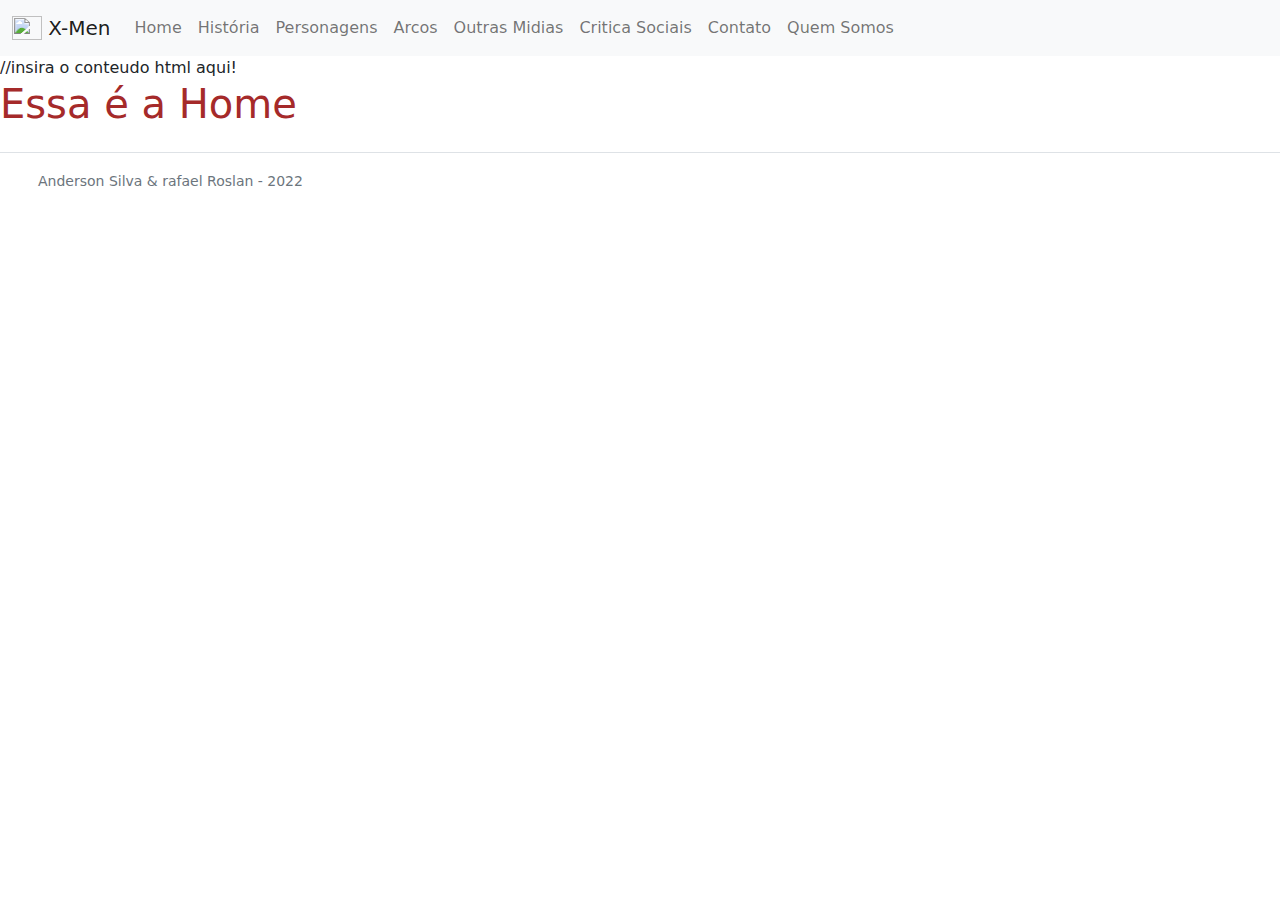
==== index.html @ 8a2b71d7 "Inicialização do Projeto" ====
<!DOCTYPE html>
<html lang="pt-BR">
<head>
    <meta charset="UTF-8">
    <meta http-equiv="X-UA-Compatible" content="IE=edge">
    <meta name="viewport" content="width=device-width, initial-scale=1.0">

    <!-- css's -->
    <link rel="stylesheet" href="./css/bootstrap.min.css">
    <link rel="stylesheet" href="./css/style.css">

    <title>Portal X-Men</title>
</head>
<body>
    <!-- navbar -->
    <nav class="navbar navbar-expand-lg navbar-light bg-light">
        <div class="container-fluid">
            <a class="navbar-brand" href="#">
                <img src="/docs/5.1/assets/brand/bootstrap-logo.svg" alt="" width="30" height="24" class="d-inline-block align-text-top">
                X-Men
            </a>
          <button class="navbar-toggler" type="button" data-bs-toggle="collapse" data-bs-target="#navbarNav" aria-controls="navbarNav" aria-expanded="false" aria-label="Toggle navigation">
            <span class="navbar-toggler-icon"></span>
          </button>
          <div class="collapse navbar-collapse" id="navbarNav">
            <ul class="navbar-nav">
              <li class="nav-item">
                <a class="nav-link" aria-current="page" href="#">Home</a>
              </li>
              <li class="nav-item">
                <a class="nav-link" href="#historia">História</a>
              </li>
              <li class="nav-item">
                <a class="nav-link" href="#personagens">Personagens</a>
              </li>
              <li class="nav-item">
                <a class="nav-link" href="#arcos">Arcos</a>
              </li>
              <li class="nav-item">
                <a class="nav-link" href="#outras-midias">Outras Midias</a>
              </li>
              <li class="nav-item">
                <a class="nav-link" href="#critica-social">Critica Sociais</a>
              </li>
              <li class="nav-item">
                <a class="nav-link" href="#contato">Contato</a>
              </li>
              <li class="nav-item">
                <a class="nav-link" href="#quem-somos">Quem Somos</a>
              </li>
            </ul>
          </div>
        </div>
      </nav>
      <!-- fim de navbar -->
      
      <!-- conteudo -->
      <main id="root"></main>
      <!-- fim de conteudo -->

      <!-- footer -->
      <footer class="d-flex flex-wrap justify-content-between align-items-center py-3 my-4 border-top">
        <div class="col-md-4 d-flex align-items-center">
          <a href="/" class="mb-3 me-2 mb-md-0 text-muted text-decoration-none lh-1">
            <svg class="bi" width="30" height="24"><use xlink:href="#bootstrap"></use></svg>
          </a>
          <small class="text-muted">Anderson Silva & rafael Roslan - 2022</small>
        </div>
    
        <ul class="nav col-md-4 justify-content-end list-unstyled d-flex">
          <li class="ms-3"><a class="text-muted" href="#"><svg class="bi" width="24" height="24"><use xlink:href="#twitter"></use></svg></a></li>
          <li class="ms-3"><a class="text-muted" href="#"><svg class="bi" width="24" height="24"><use xlink:href="#instagram"></use></svg></a></li>
          <li class="ms-3"><a class="text-muted" href="#"><svg class="bi" width="24" height="24"><use xlink:href="#facebook"></use></svg></a></li>
        </ul>
      </footer>
      <!-- fim de footer -->
    <script src="./js/bootstrap.bundle.min.js"></script>
    <script type="module" src="./js/main_script.js"></script>
</body>
</html>
---- css/style.css ----
h1{
    color: brown;
}
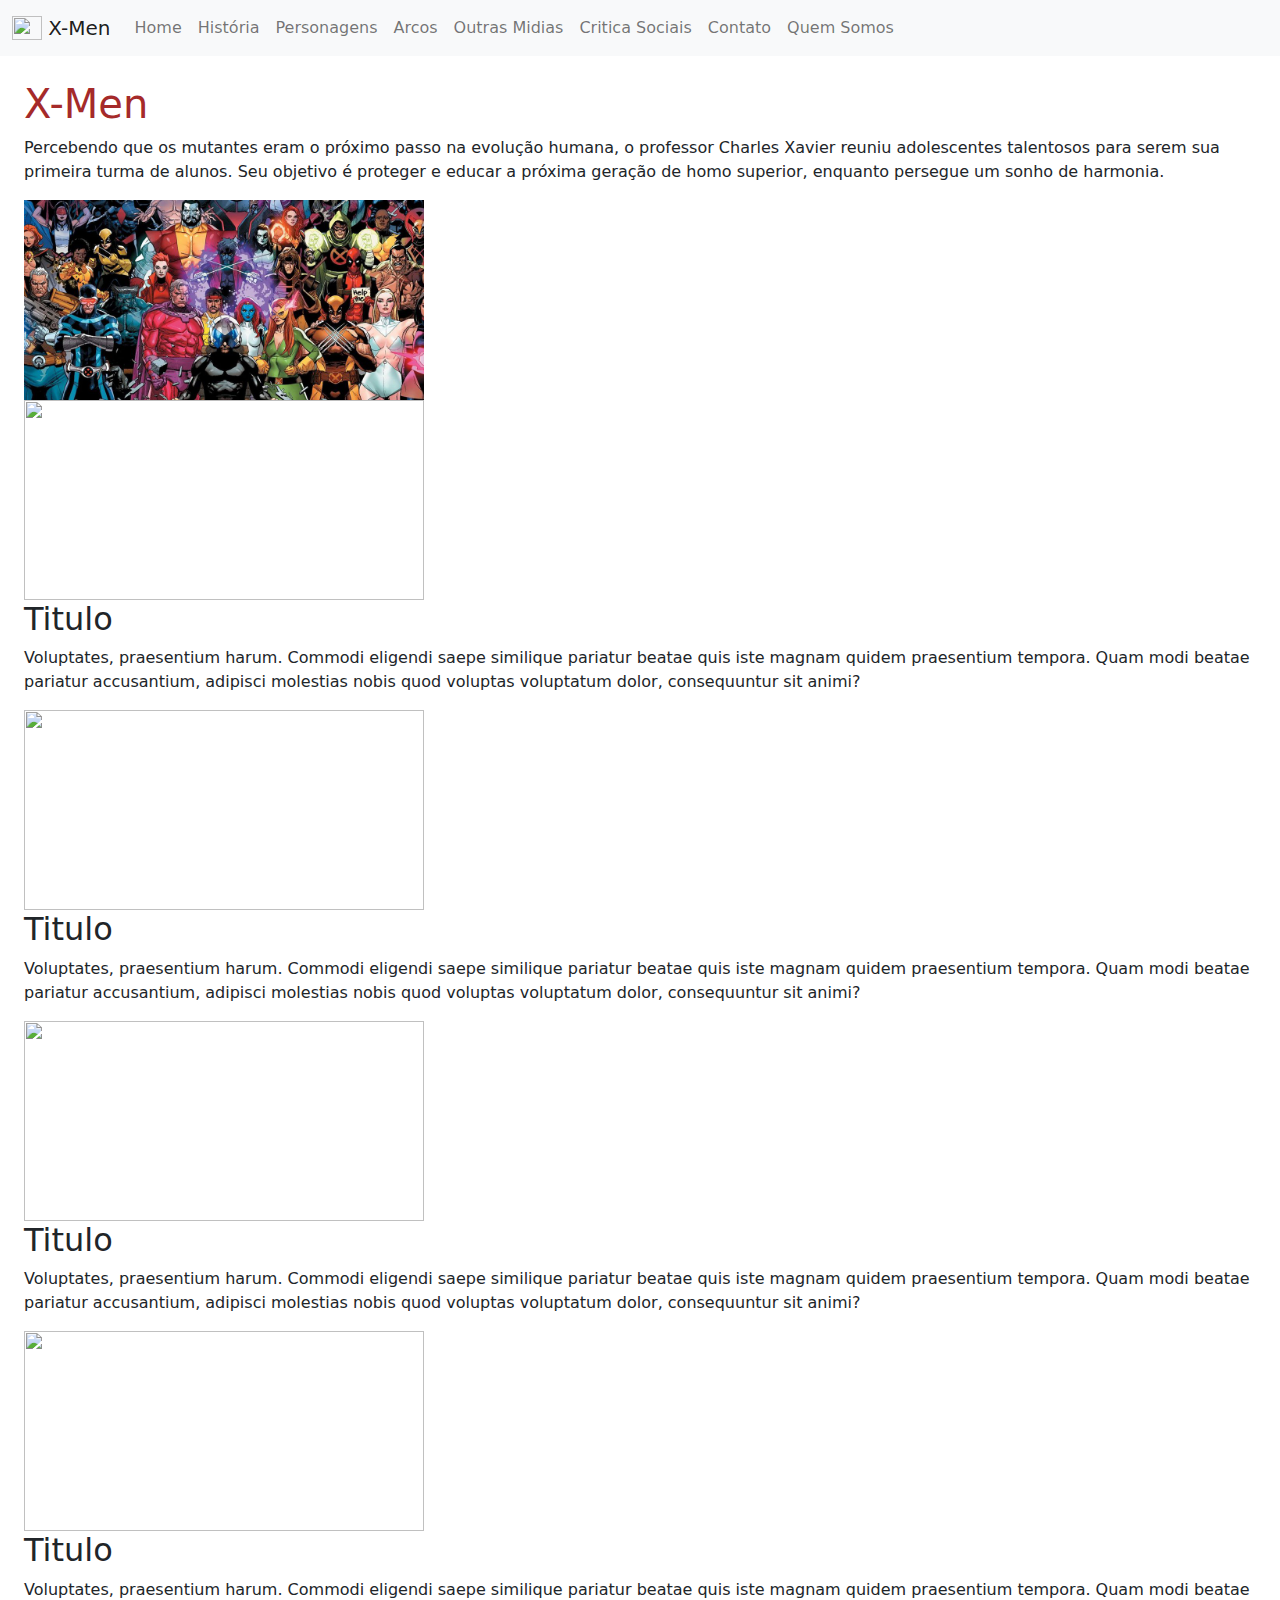
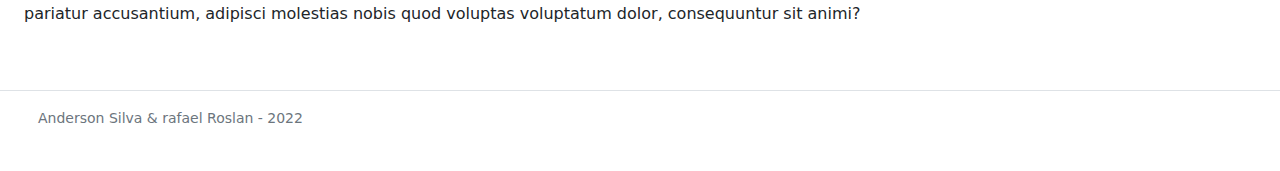
==== commit 268a2bb8: "adição do bootstrap" ====
--- a/index.html
+++ b/index.html
@@ -55,7 +55,7 @@
       <!-- fim de navbar -->
       
       <!-- conteudo -->
-      <main id="root"></main>
+      <main id="root" class="container-fluid p-4"></main>
       <!-- fim de conteudo -->
 
       <!-- footer -->
--- a/css/style.css
+++ b/css/style.css
@@ -1,3 +1,6 @@
-h1{
+h1 {
     color: brown;
-}+}
+
+
+/* CCS Anderson */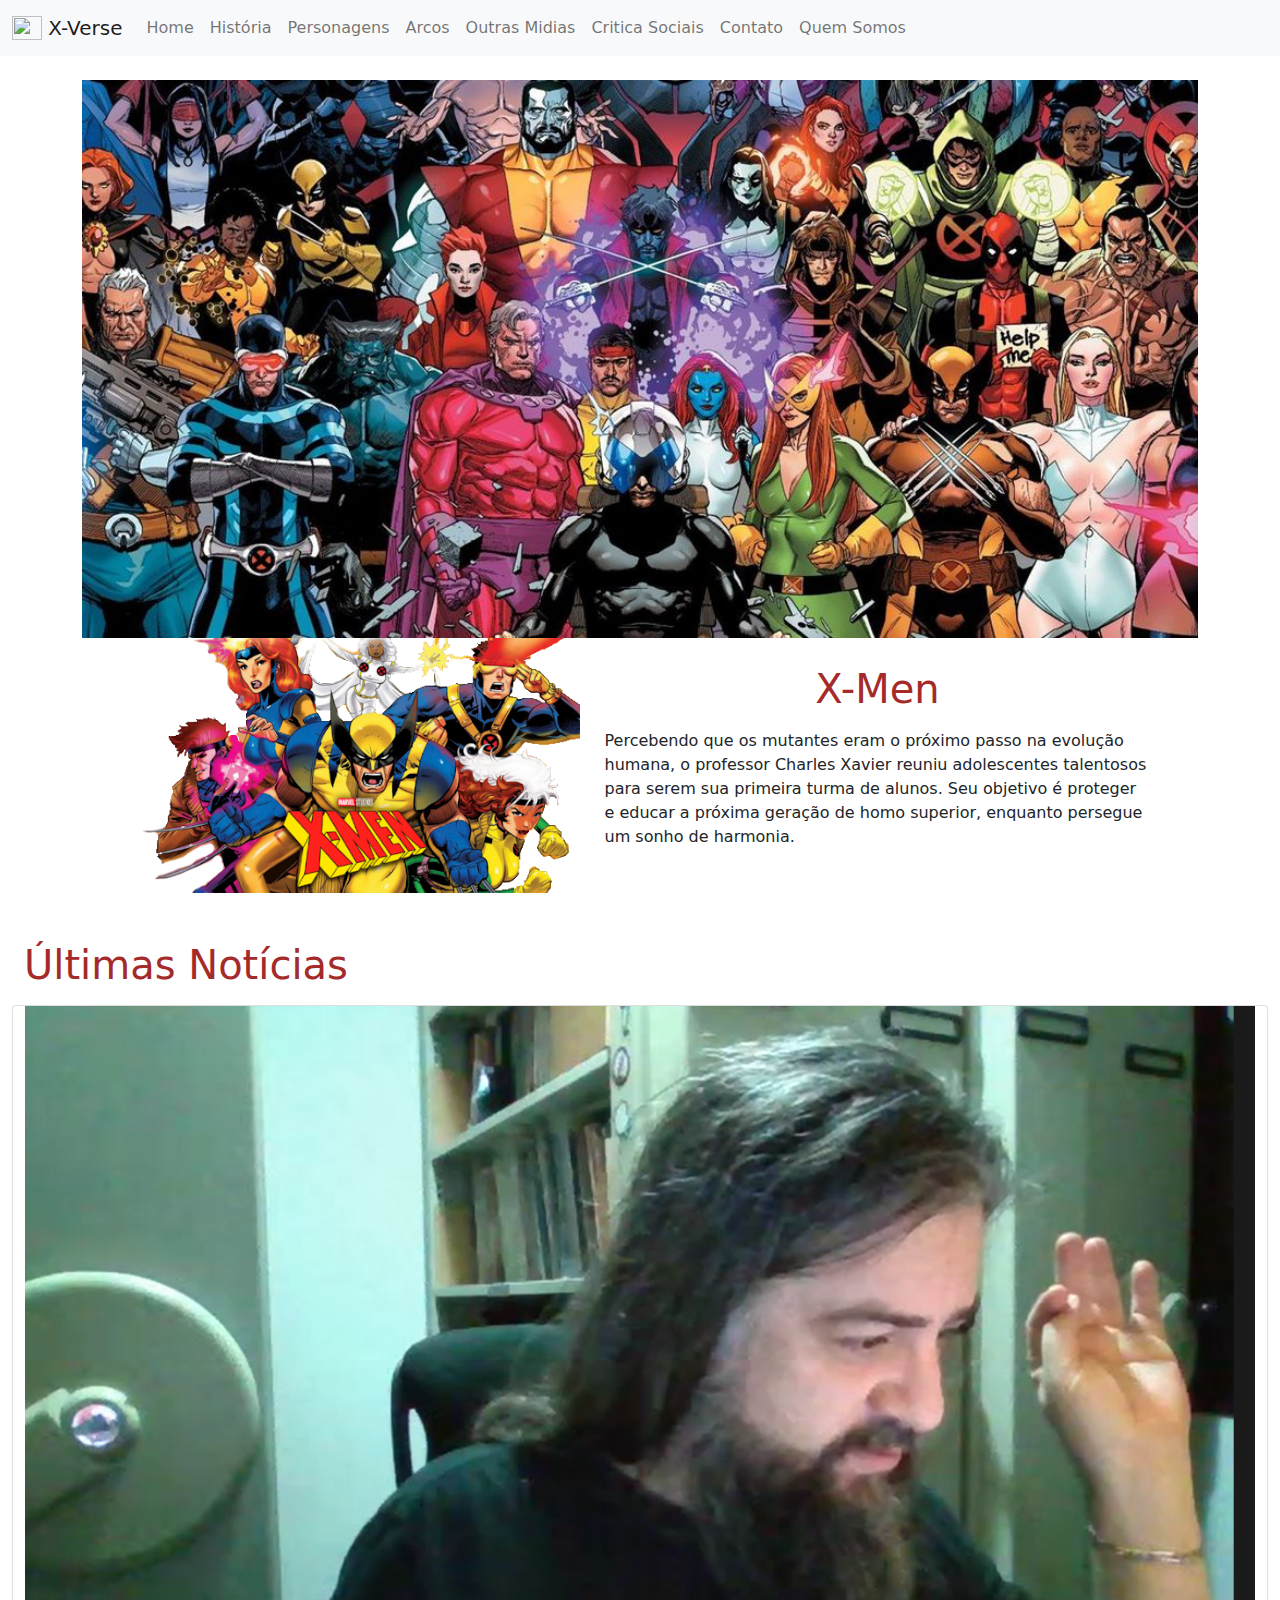
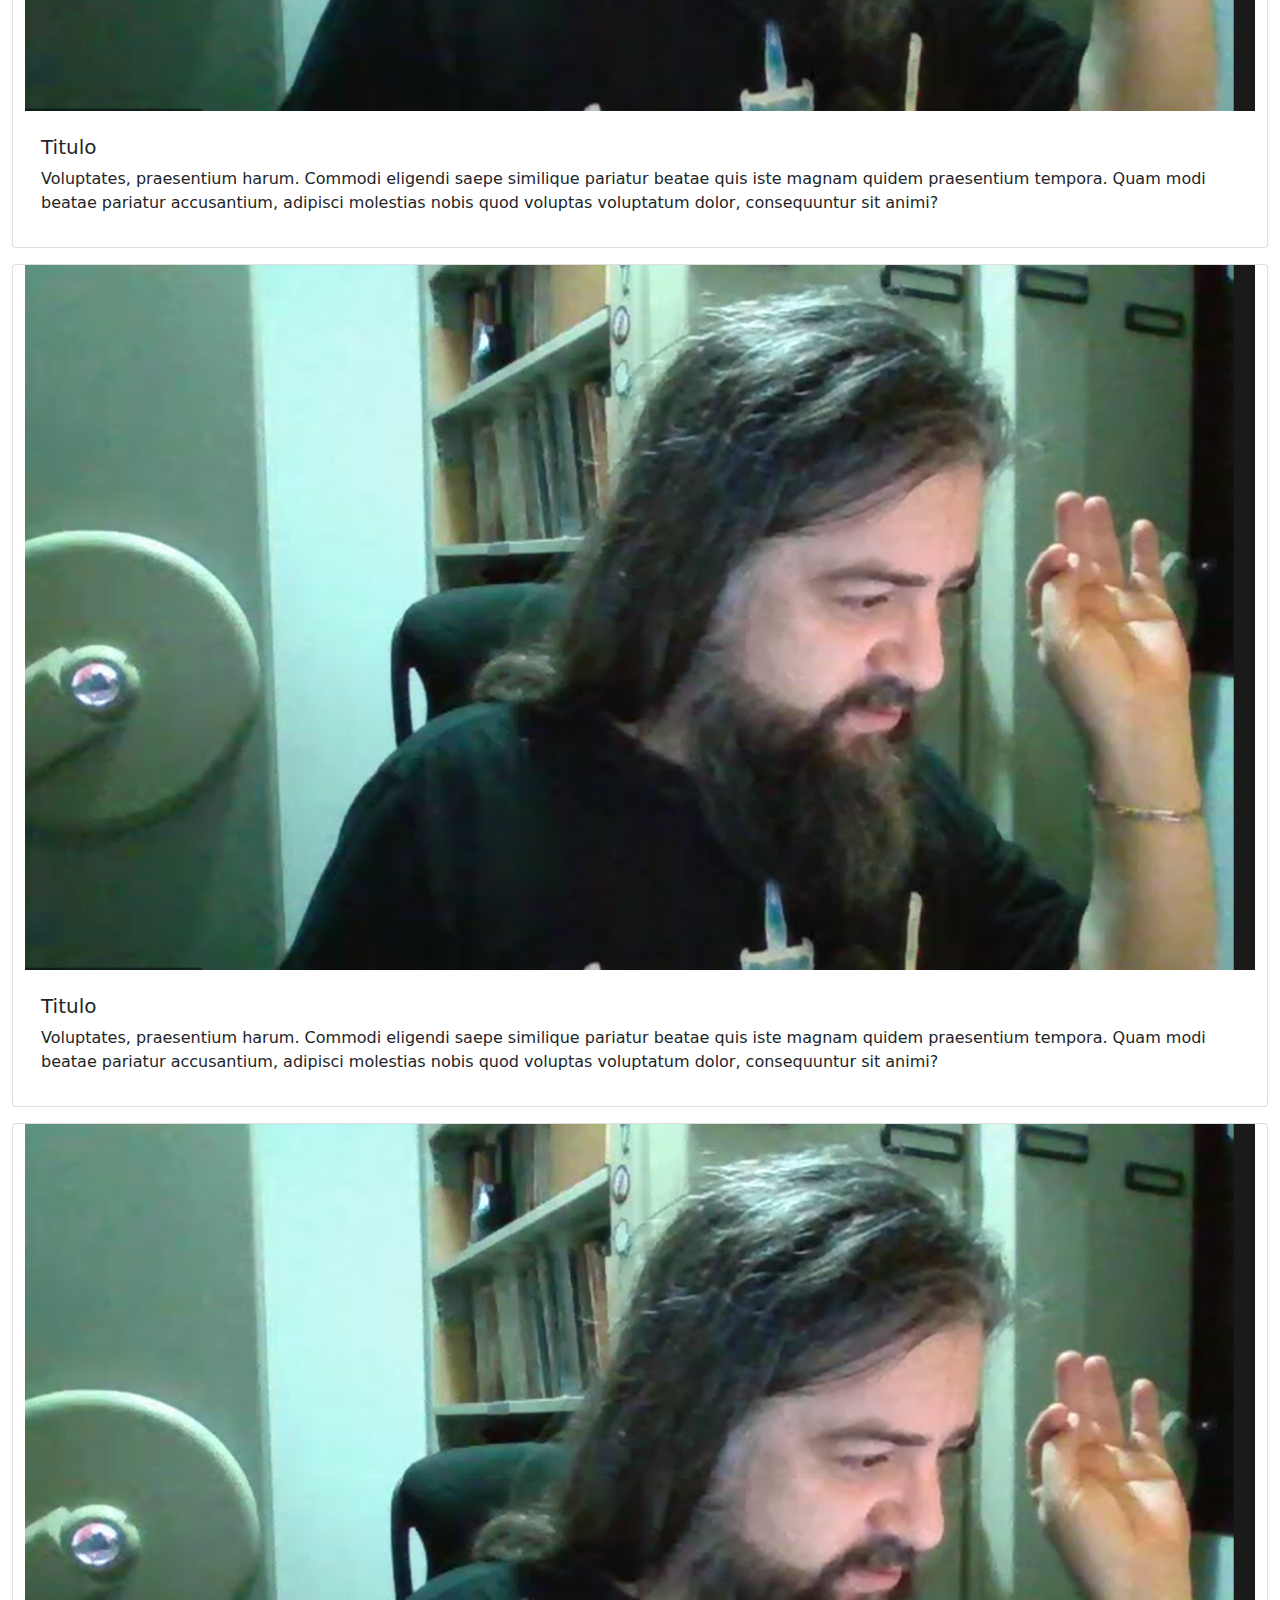
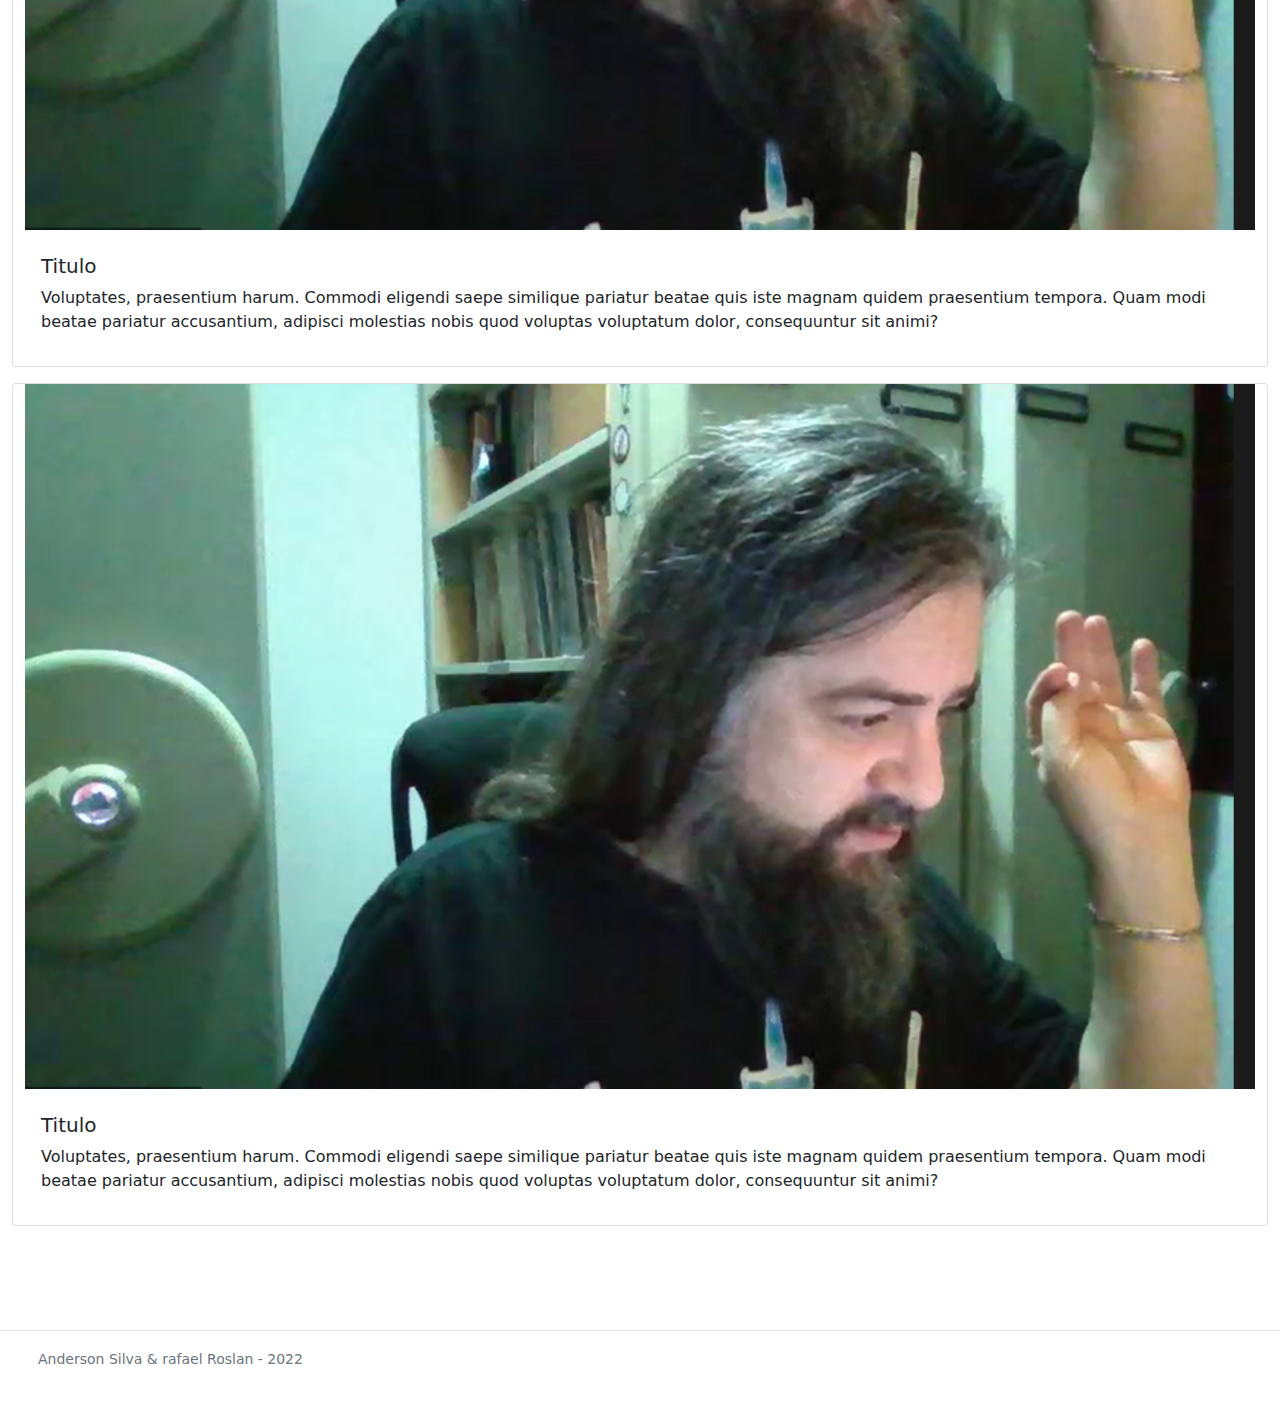
==== commit ca65f7f2: "alterações" ====
--- a/index.html
+++ b/index.html
@@ -9,7 +9,7 @@
     <link rel="stylesheet" href="./css/bootstrap.min.css">
     <link rel="stylesheet" href="./css/style.css">
 
-    <title>Portal X-Men</title>
+    <title>X-Verse:Portal X-Men</title>
 </head>
 <body>
     <!-- navbar -->
@@ -17,7 +17,7 @@
         <div class="container-fluid">
             <a class="navbar-brand" href="#">
                 <img src="/docs/5.1/assets/brand/bootstrap-logo.svg" alt="" width="30" height="24" class="d-inline-block align-text-top">
-                X-Men
+                X-Verse
             </a>
           <button class="navbar-toggler" type="button" data-bs-toggle="collapse" data-bs-target="#navbarNav" aria-controls="navbarNav" aria-expanded="false" aria-label="Toggle navigation">
             <span class="navbar-toggler-icon"></span>
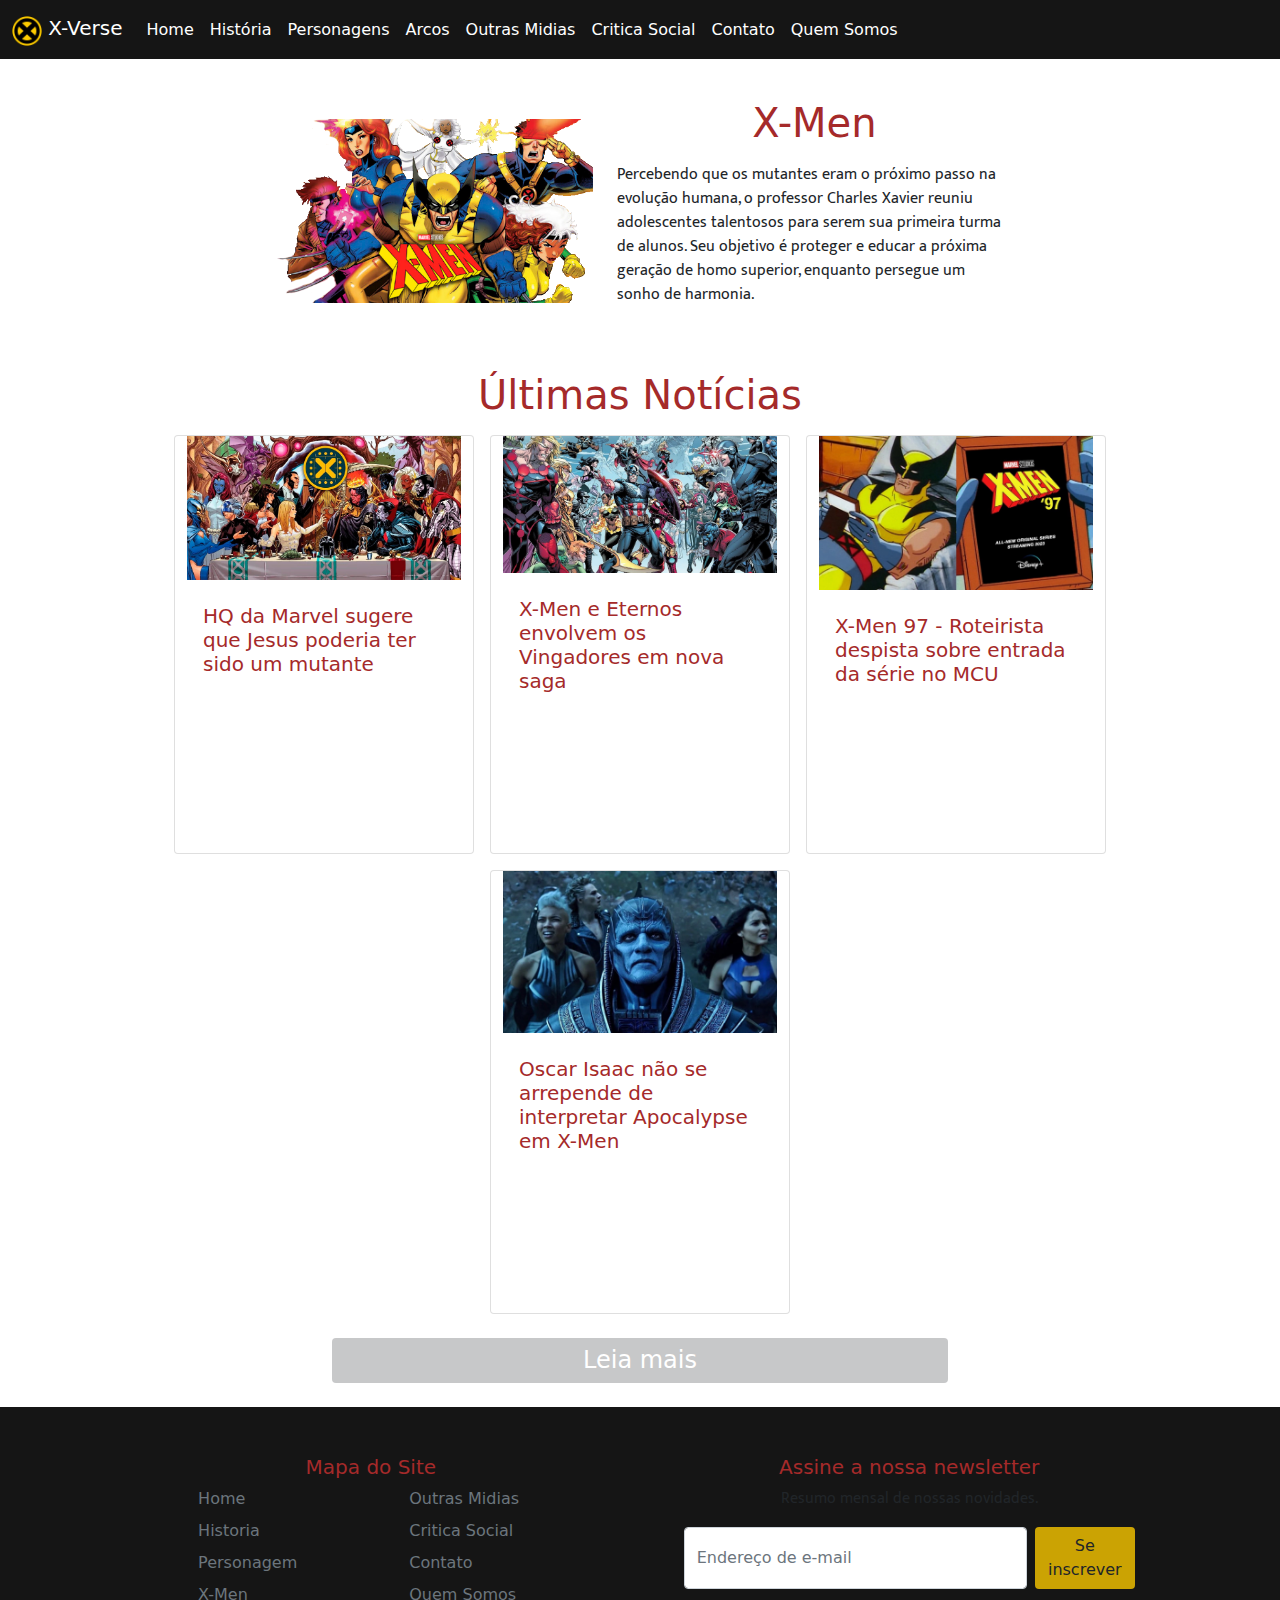
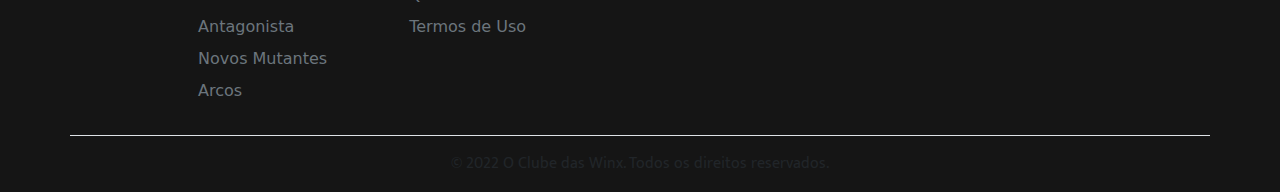
==== commit 60b146bf: "Alteração Index, paginas JS, Add imagens e CSS" ====
--- a/index.html
+++ b/index.html
@@ -1,5 +1,6 @@
 <!DOCTYPE html>
 <html lang="pt-BR">
+
 <head>
     <meta charset="UTF-8">
     <meta http-equiv="X-UA-Compatible" content="IE=edge">
@@ -11,70 +12,117 @@
 
     <title>X-Verse:Portal X-Men</title>
 </head>
+
 <body>
     <!-- navbar -->
-    <nav class="navbar navbar-expand-lg navbar-light bg-light">
+    <nav class="navbar navbar-expand-lg navbar-light bg-light cornavfooter">
         <div class="container-fluid">
             <a class="navbar-brand" href="#">
-                <img src="/docs/5.1/assets/brand/bootstrap-logo.svg" alt="" width="30" height="24" class="d-inline-block align-text-top">
-                X-Verse
+                <img src="./imagens/logox-men.png" alt=" Logo do X-men" width="30" height="30" class="d-inline-block align-text-top"> X-Verse
             </a>
-          <button class="navbar-toggler" type="button" data-bs-toggle="collapse" data-bs-target="#navbarNav" aria-controls="navbarNav" aria-expanded="false" aria-label="Toggle navigation">
-            <span class="navbar-toggler-icon"></span>
+            <button class="navbar-toggler" type="button" data-bs-toggle="collapse" data-bs-target="#navbarNav" aria-controls="navbarNav" aria-expanded="false" aria-label="Toggle navigation">
+              <span class="navbar-toggler-icon"></span>
           </button>
-          <div class="collapse navbar-collapse" id="navbarNav">
-            <ul class="navbar-nav">
-              <li class="nav-item">
-                <a class="nav-link" aria-current="page" href="#">Home</a>
-              </li>
-              <li class="nav-item">
-                <a class="nav-link" href="#historia">História</a>
-              </li>
-              <li class="nav-item">
-                <a class="nav-link" href="#personagens">Personagens</a>
-              </li>
-              <li class="nav-item">
-                <a class="nav-link" href="#arcos">Arcos</a>
-              </li>
-              <li class="nav-item">
-                <a class="nav-link" href="#outras-midias">Outras Midias</a>
-              </li>
-              <li class="nav-item">
-                <a class="nav-link" href="#critica-social">Critica Sociais</a>
-              </li>
-              <li class="nav-item">
-                <a class="nav-link" href="#contato">Contato</a>
-              </li>
-              <li class="nav-item">
-                <a class="nav-link" href="#quem-somos">Quem Somos</a>
-              </li>
-            </ul>
-          </div>
+            <div class="collapse navbar-collapse" id="navbarNav">
+                <ul class="navbar-nav">
+                    <li class="nav-item">
+                        <a class="nav-link" aria-current="page" href="#">Home</a>
+                    </li>
+                    <li class="nav-item">
+                        <a class="nav-link" href="#historia">História</a>
+                    </li>
+                    <li class="nav-item">
+                        <a class="nav-link" href="#personagens">Personagens</a>
+                    </li>
+                    <li class="nav-item">
+                        <a class="nav-link" href="#arcos">Arcos</a>
+                    </li>
+                    <li class="nav-item">
+                        <a class="nav-link" href="#outras-midias">Outras Midias</a>
+                    </li>
+                    <li class="nav-item">
+                        <a class="nav-link" href="#critica-social">Critica Social</a>
+                    </li>
+                    <li class="nav-item">
+                        <a class="nav-link" href="#contato">Contato</a>
+                    </li>
+                    <li class="nav-item">
+                        <a class="nav-link" href="#quem-somos">Quem Somos</a>
+                    </li>
+                </ul>
+            </div>
         </div>
-      </nav>
-      <!-- fim de navbar -->
-      
-      <!-- conteudo -->
-      <main id="root" class="container-fluid p-4"></main>
-      <!-- fim de conteudo -->
+    </nav>
+    <!-- fim de navbar -->
 
-      <!-- footer -->
-      <footer class="d-flex flex-wrap justify-content-between align-items-center py-3 my-4 border-top">
-        <div class="col-md-4 d-flex align-items-center">
-          <a href="/" class="mb-3 me-2 mb-md-0 text-muted text-decoration-none lh-1">
-            <svg class="bi" width="30" height="24"><use xlink:href="#bootstrap"></use></svg>
-          </a>
-          <small class="text-muted">Anderson Silva & rafael Roslan - 2022</small>
-        </div>
-    
-        <ul class="nav col-md-4 justify-content-end list-unstyled d-flex">
-          <li class="ms-3"><a class="text-muted" href="#"><svg class="bi" width="24" height="24"><use xlink:href="#twitter"></use></svg></a></li>
-          <li class="ms-3"><a class="text-muted" href="#"><svg class="bi" width="24" height="24"><use xlink:href="#instagram"></use></svg></a></li>
-          <li class="ms-3"><a class="text-muted" href="#"><svg class="bi" width="24" height="24"><use xlink:href="#facebook"></use></svg></a></li>
-        </ul>
-      </footer>
-      <!-- fim de footer -->
-    <script src="./js/bootstrap.bundle.min.js"></script>
-    <script type="module" src="./js/main_script.js"></script>
+    <!-- conteudo -->
+    <main id="root" class="container-fluid p-4 maincorteste"></main>
+    <!-- fim de conteudo -->
+
+    <!-- footer -->
+    <div class="cornavfooter">
+        <footer class="container pt-5 ">
+            <div class="row sublinhado justify-content-evenly">
+                <div class="col-10 col-sm-12 col-md-12 col-lg-5 mb-4">
+                    <div class="row justify-content-evenly ">
+                        <h5 class="text-center mb-2 corfonte">Mapa do Site</h5>
+
+                        <section class="col-10 col-sm-10 col-md-4 ">
+
+                            <ul class="nav flex-column">
+                                <li class="nav-item mb-2"><a href="#" class="nav-link p-0 text-muted corfonte">Home</a>
+                                </li>
+                                <li class="nav-item mb-2"><a href="#historia" class="nav-link p-0 text-muted corfonte">Historia</a></li>
+                                <li class="nav-item mb-2"><a href="#personagens" class="nav-link p-0 text-muted corfonte">Personagem</a></li>
+                                <li class="nav-item mb-2"><a href="#x-men" class="nav-link p-0 text-muted corfonte">X-Men</a></li>
+                                <li class="nav-item mb-2"><a href="#antagonistas" class="nav-link p-0 text-muted corfonte">Antagonista</a></li>
+                                <li class="nav-item mb-2"><a href="#novos-mutantes" class="nav-link p-0 text-muted corfonte">Novos Mutantes</a></li>
+                                <li class="nav-item mb-2"><a href="#arcos" class="nav-link p-0 text-muted corfonte">Arcos</a></li>
+
+                            </ul>
+                        </section>
+
+
+                        <section class="col-10 col-sm-10 col-md-4 ">
+
+                            <ul class="nav flex-column">
+                                <li class="nav-item mb-2"><a href="#outras-midias" class="nav-link p-0 text-muted corfonte">Outras Midias</a></li>
+                                <li class="nav-item mb-2"><a href="#critica-social" class="nav-link p-0 text-muted corfonte">Critica Social</a></li>
+                                <li class="nav-item mb-2"><a href="#contato" class="nav-link p-0 text-muted corfonte">Contato</a></li>
+                                <li class="nav-item mb-2"><a href="#quem-somos" class="nav-link p-0 text-muted corfonte">Quem Somos</a></li>
+                                <li class="nav-item mb-2"><a href="#termos-de-uso" class="nav-link p-0 text-muted corfonte">Termos de Uso</a></li>
+
+
+                            </ul>
+                        </section>
+
+
+
+                    </div>
+                </div>
+
+                <form class="col-10 col-sm-8 col-md-8 col-lg-5 mb-4">
+                    <h5 class="text-center corfonte">Assine a nossa newsletter</h5>
+                    <p class="text-center corfonte">Resumo mensal de nossas novidades.</p>
+                    <div class="d-flex w-100 gap-2 ">
+                        <label for="newsletter1" class="visually-hidden">Endereço de e-mail</label>
+                        <input id="newsletter1" type="text" class="form-control" placeholder="Endereço de e-mail">
+                        <button class="btn botaocor" type="button">Se inscrever</button>
+                    </div>
+                </form>
+            </div>
+
+            <section class="row justify-content-center align-items-center py-3 border-top">
+                <div class="col-7 col-sm-7 col-md-8 col-lg-7 text-center">
+                    <p class="m-0 corfonte">© 2022 O Clube das Winx. Todos os direitos reservados.</p>
+                </div>
+
+            </section>
+        </footer>
+
+        <!-- fim de footer -->
+        <script src="./js/bootstrap.bundle.min.js"></script>
+        <script type="module" src="./js/main_script.js"></script>
 </body>
+
 </html>--- a/css/style.css
+++ b/css/style.css
@@ -1,6 +1,83 @@
-h1 {
+@import url('https://fonts.googleapis.com/css2?family=Mukta:wght@300&display=swap');
+
+/* FONTE */
+
+.fontemukta {
+    font-family: 'Mukta', sans-serif;
+}
+
+.fontenegrito {
+    font-weight: bold;
+}
+
+p {
+    font-family: 'Mukta', sans-serif;
+}
+
+
+/* FIM FONTE */
+
+h1,
+h2,
+h3,
+h4,
+h5 {
     color: brown;
 }
 
+li {
+    list-style-type: none;
+}
 
-/* CCS Anderson */+li,
+a {
+    color: white !important;
+}
+
+.botaocor {
+    background-color: #cba303;
+}
+
+.cornavfooter {
+    background-color: #151515 !important;
+}
+
+.cardlargura {
+    max-width: 300px;
+}
+
+.limpar {
+    text-decoration: none !important;
+    color: black;
+}
+
+.cardajuste {
+    display: flex;
+    justify-content: center;
+    align-items: stretch;
+    height: 100%;
+}
+
+
+/* CCS Anderson */
+
+
+/* .maincorteste {
+    background-color: #444343;
+}
+
+a:hover {
+    background-color: #FDCB00 !important;
+}
+
+.testepersonagem {
+    background-color: #b88b21 !important;
+}
+
+.corfonte {
+    color: white !important;
+}
+
+p {
+    color: white;
+} */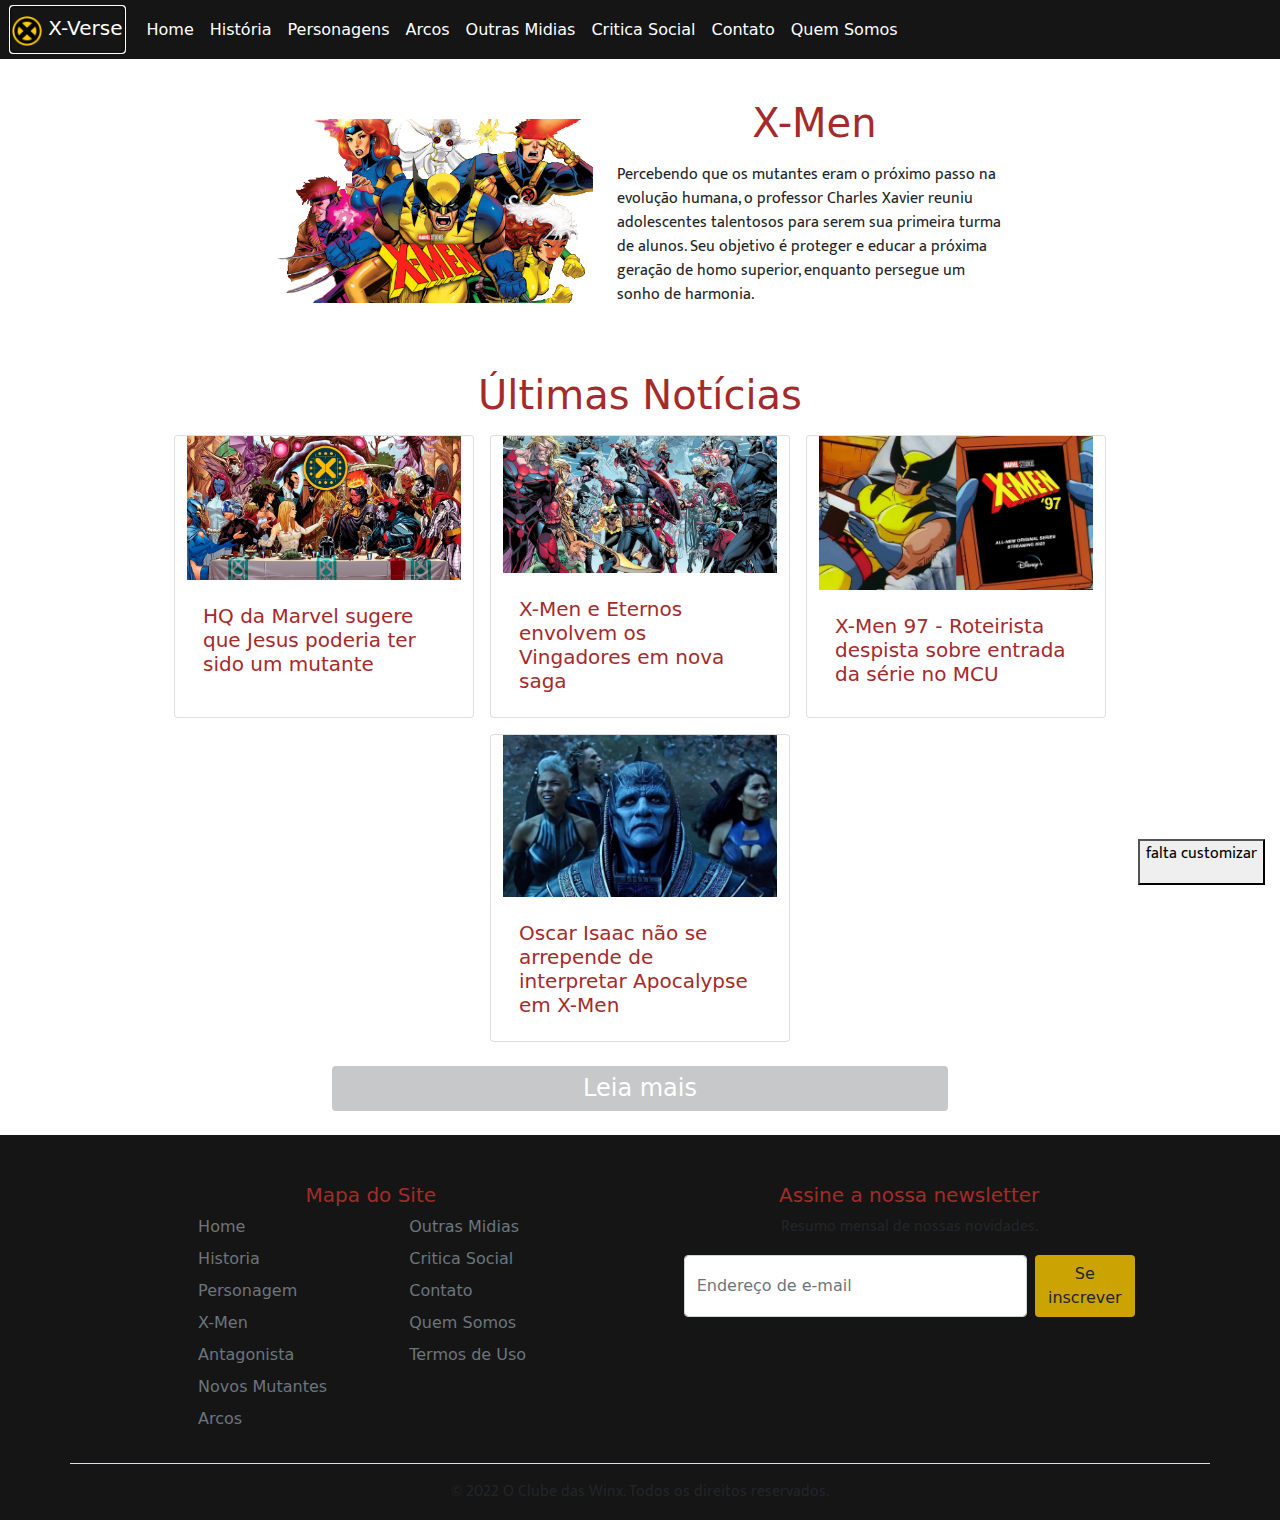
==== commit 462990d0: "detalhes" ====
--- a/index.html
+++ b/index.html
@@ -17,7 +17,7 @@
     <!-- navbar -->
     <nav class="navbar navbar-expand-lg navbar-light bg-light cornavfooter">
         <div class="container-fluid">
-            <a class="navbar-brand" href="#">
+            <a id="t" class="navbar-brand" href="#">
                 <img src="./imagens/logox-men.png" alt=" Logo do X-men" width="30" height="30" class="d-inline-block align-text-top"> X-Verse
             </a>
             <button class="navbar-toggler" type="button" data-bs-toggle="collapse" data-bs-target="#navbarNav" aria-controls="navbarNav" aria-expanded="false" aria-label="Toggle navigation">
@@ -58,7 +58,11 @@
     <!-- conteudo -->
     <main id="root" class="container-fluid p-4 maincorteste"></main>
     <!-- fim de conteudo -->
-
+    <div class="botaoRetornarTopo">
+        <button onclick="retornaTopo()">
+            <p>falta customizar</p>
+        </button>
+    </div>
     <!-- footer -->
     <div class="cornavfooter">
         <footer class="container pt-5 ">
@@ -123,6 +127,7 @@
         <!-- fim de footer -->
         <script src="./js/bootstrap.bundle.min.js"></script>
         <script type="module" src="./js/main_script.js"></script>
+        <script src="./js/botaoRetornarTopo.js"></script>
 </body>
 
 </html>--- a/css/style.css
+++ b/css/style.css
@@ -58,7 +58,11 @@
     height: 100%;
 }
 
-
+.botaoRetornarTopo{
+    position: fixed;
+    bottom: 15px;
+    right: 15px;
+}
 /* CCS Anderson */
 
 
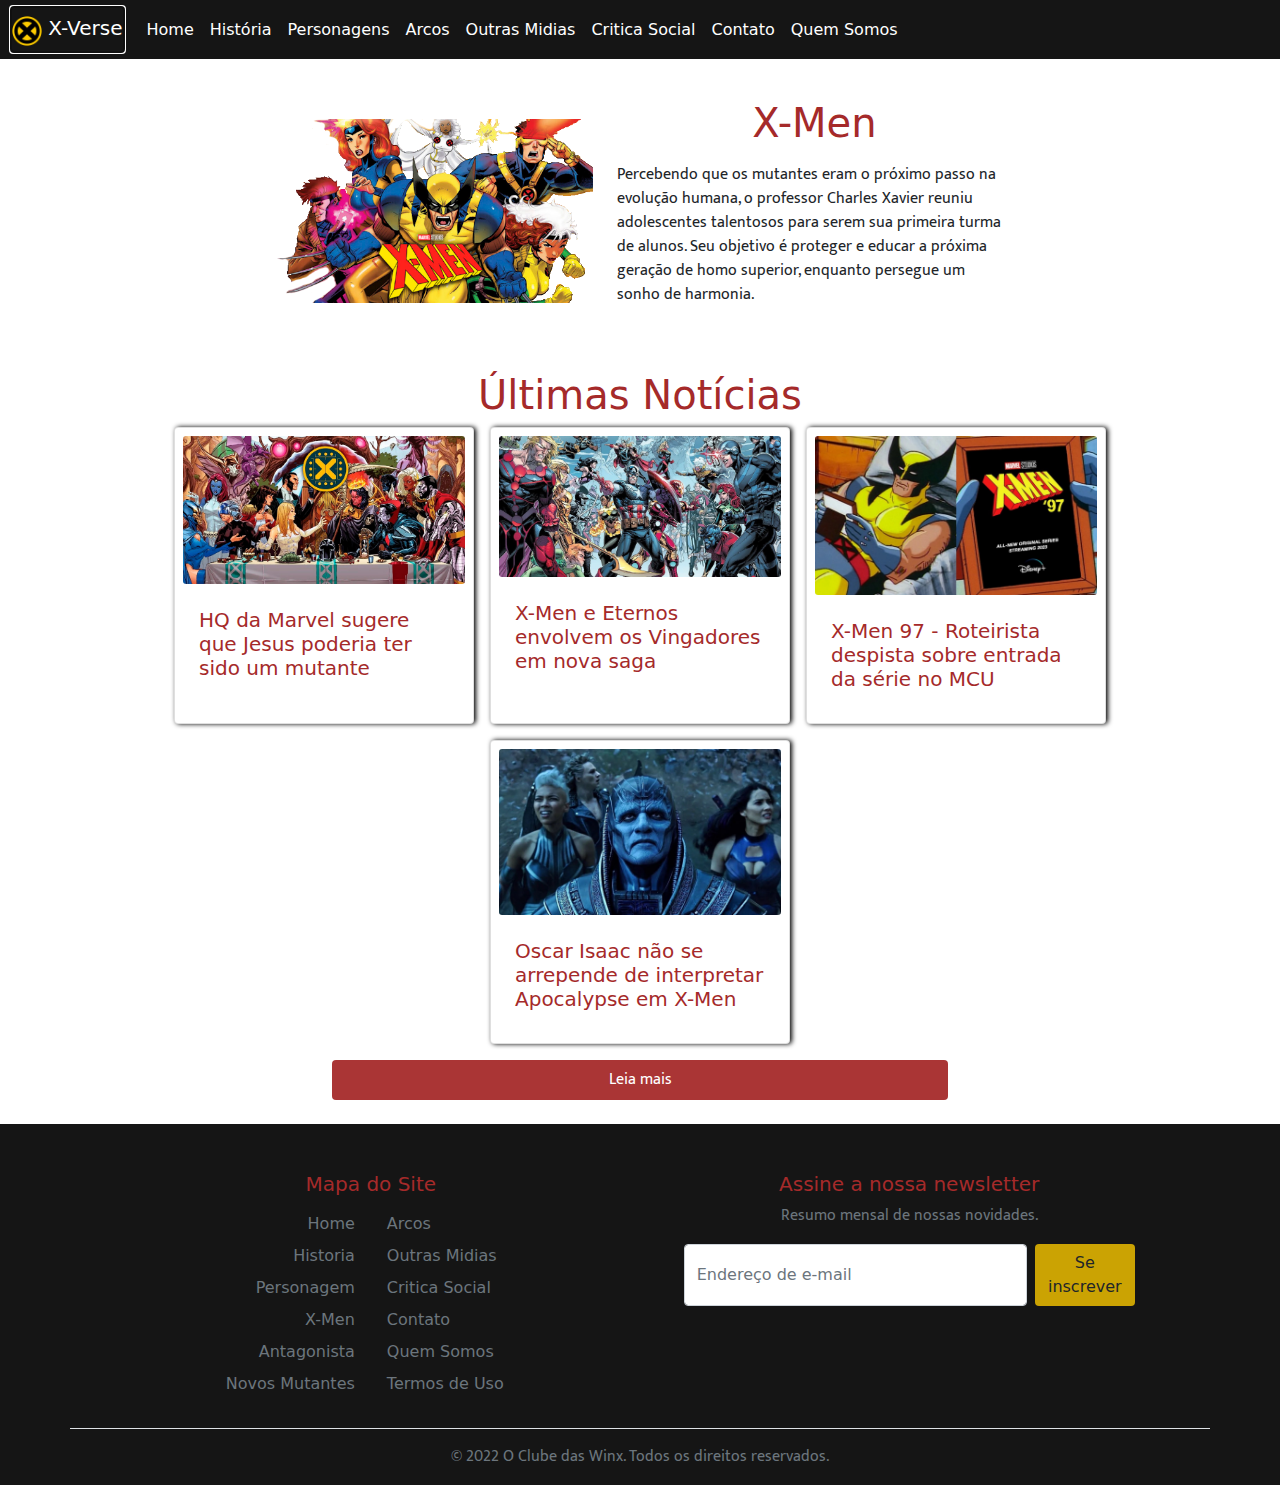
==== commit 12883197: "pg quem somos e ajustes" ====
--- a/index.html
+++ b/index.html
@@ -58,9 +58,10 @@
     <!-- conteudo -->
     <main id="root" class="container-fluid p-4 maincorteste"></main>
     <!-- fim de conteudo -->
-    <div class="botaoRetornarTopo">
-        <button onclick="retornaTopo()">
-            <p>falta customizar</p>
+    <div class="botaoRetornarTopo d-flex align-content-center justify-content-center align-items-center">
+        <button class="retorna-topo" onclick="retornaTopo()">
+            <img src="./imagens/svgs/caret-up-fill.svg" alt="seta para cima, indicando o retorno ao topo da página.">
+            <p>Topo</p>
         </button>
     </div>
     <!-- footer -->
@@ -68,36 +69,35 @@
         <footer class="container pt-5 ">
             <div class="row sublinhado justify-content-evenly">
                 <div class="col-10 col-sm-12 col-md-12 col-lg-5 mb-4">
-                    <div class="row justify-content-evenly ">
-                        <h5 class="text-center mb-2 corfonte">Mapa do Site</h5>
+                    <div class="row justify-content-center gap-2">
+                        <h5 class="text-center mb-2">Mapa do Site</h5>
 
                         <section class="col-10 col-sm-10 col-md-4 ">
-
-                            <ul class="nav flex-column">
-                                <li class="nav-item mb-2"><a href="#" class="nav-link p-0 text-muted corfonte">Home</a>
-                                </li>
-                                <li class="nav-item mb-2"><a href="#historia" class="nav-link p-0 text-muted corfonte">Historia</a></li>
-                                <li class="nav-item mb-2"><a href="#personagens" class="nav-link p-0 text-muted corfonte">Personagem</a></li>
-                                <li class="nav-item mb-2"><a href="#x-men" class="nav-link p-0 text-muted corfonte">X-Men</a></li>
-                                <li class="nav-item mb-2"><a href="#antagonistas" class="nav-link p-0 text-muted corfonte">Antagonista</a></li>
-                                <li class="nav-item mb-2"><a href="#novos-mutantes" class="nav-link p-0 text-muted corfonte">Novos Mutantes</a></li>
-                                <li class="nav-item mb-2"><a href="#arcos" class="nav-link p-0 text-muted corfonte">Arcos</a></li>
-
-                            </ul>
+                            <nav>
+                                <ul class="nav flex-column align-content-end justify-content-end align-items-end">
+                                    <li class="nav-item mb-2"><a href="#" class="nav-link p-0 text-muted">Home</a></li>
+                                    <li class="nav-item mb-2"><a href="#historia" class="nav-link p-0 text-muted">Historia</a></li>
+                                    <li class="nav-item mb-2"><a href="#personagens" class="nav-link p-0 text-muted">Personagem</a></li>
+                                    <li class="nav-item mb-2"><a href="#x-men" class="nav-link p-0 text-muted">X-Men</a></li>
+                                    <li class="nav-item mb-2"><a href="#antagonistas" class="nav-link p-0 text-muted">Antagonista</a></li>
+                                    <li class="nav-item mb-2"><a href="#novos-mutantes" class="nav-link p-0 text-muted">Novos Mutantes</a></li>
+                                </ul>
+                            </nav>
                         </section>
 
 
                         <section class="col-10 col-sm-10 col-md-4 ">
+                            <nav>
+                                <ul class="nav flex-column">
+                                    <li class="nav-item mb-2"><a href="#arcos" class="nav-link p-0 text-muted">Arcos</a></li>
+                                    <li class="nav-item mb-2"><a href="#outras-midias" class="nav-link p-0 text-muted">Outras Midias</a></li>
+                                    <li class="nav-item mb-2"><a href="#critica-social" class="nav-link p-0 text-muted">Critica Social</a></li>
+                                    <li class="nav-item mb-2"><a href="#contato" class="nav-link p-0 text-muted">Contato</a></li>
+                                    <li class="nav-item mb-2"><a href="#quem-somos" class="nav-link p-0 text-muted">Quem Somos</a></li>
+                                    <li class="nav-item mb-2"><a href="#termos-de-uso" class="nav-link p-0 text-muted">Termos de Uso</a></li>
 
-                            <ul class="nav flex-column">
-                                <li class="nav-item mb-2"><a href="#outras-midias" class="nav-link p-0 text-muted corfonte">Outras Midias</a></li>
-                                <li class="nav-item mb-2"><a href="#critica-social" class="nav-link p-0 text-muted corfonte">Critica Social</a></li>
-                                <li class="nav-item mb-2"><a href="#contato" class="nav-link p-0 text-muted corfonte">Contato</a></li>
-                                <li class="nav-item mb-2"><a href="#quem-somos" class="nav-link p-0 text-muted corfonte">Quem Somos</a></li>
-                                <li class="nav-item mb-2"><a href="#termos-de-uso" class="nav-link p-0 text-muted corfonte">Termos de Uso</a></li>
-
-
-                            </ul>
+                                </ul>
+                            </nav>
                         </section>
 
 
@@ -106,8 +106,8 @@
                 </div>
 
                 <form class="col-10 col-sm-8 col-md-8 col-lg-5 mb-4">
-                    <h5 class="text-center corfonte">Assine a nossa newsletter</h5>
-                    <p class="text-center corfonte">Resumo mensal de nossas novidades.</p>
+                    <h5 class="text-center">Assine a nossa newsletter</h5>
+                    <p class="text-center text-muted">Resumo mensal de nossas novidades.</p>
                     <div class="d-flex w-100 gap-2 ">
                         <label for="newsletter1" class="visually-hidden">Endereço de e-mail</label>
                         <input id="newsletter1" type="text" class="form-control" placeholder="Endereço de e-mail">
@@ -118,7 +118,7 @@
 
             <section class="row justify-content-center align-items-center py-3 border-top">
                 <div class="col-7 col-sm-7 col-md-8 col-lg-7 text-center">
-                    <p class="m-0 corfonte">© 2022 O Clube das Winx. Todos os direitos reservados.</p>
+                    <p class="m-0 text-muted">© 2022 O Clube das Winx. Todos os direitos reservados.</p>
                 </div>
 
             </section>
--- a/css/style.css
+++ b/css/style.css
@@ -21,7 +21,8 @@
 h2,
 h3,
 h4,
-h5 {
+h5,
+.fonte {
     color: brown;
 }
 
@@ -44,6 +45,7 @@
 
 .cardlargura {
     max-width: 300px;
+    box-shadow: 2px 0px 5px black;
 }
 
 .limpar {
@@ -60,9 +62,39 @@
 
 .botaoRetornarTopo{
     position: fixed;
-    bottom: 15px;
-    right: 15px;
+    bottom: 25px;
+    right: 25px;
+    width: 75px;
+    height: 75px;
+    border-radius: 50%;
+    background-color: #cba303;
+    display: none !important;
 }
+
+.retorna-topo{
+    border: none; 
+    width: 75px;
+    background-color: #00000000;   
+}
+.retorna-topo img{
+    width: 35px;
+    height: 35px;
+}
+.retorna-topo p{ 
+    margin: 0;
+    font-weight: bold;
+}
+
+.text-justify{
+    text-align: justify;
+    text-justify: inter-word;
+}
+
+.leia-mais{
+    background-color: rgba(165, 42, 42, 0.95)
+    ;
+}
+
 /* CCS Anderson */
 
 
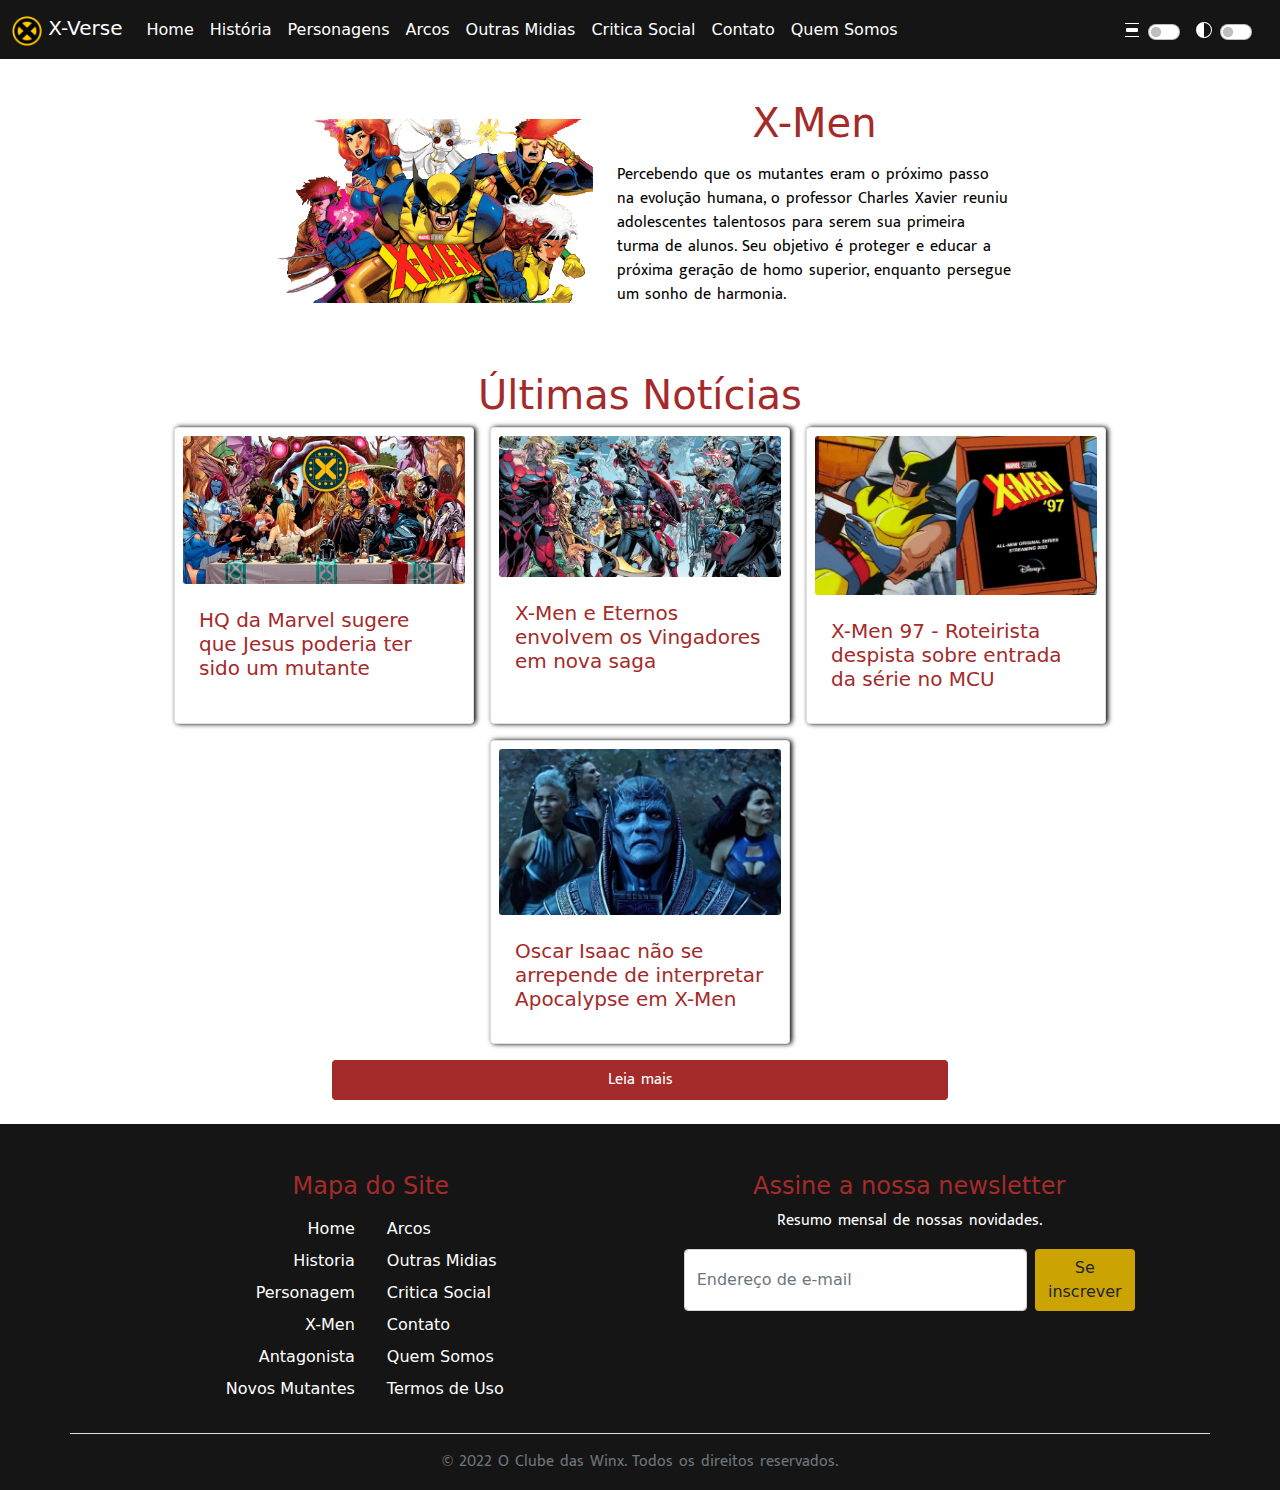
==== commit 35bfc048: "finalização" ====
--- a/index.html
+++ b/index.html
@@ -17,14 +17,16 @@
     <!-- navbar -->
     <nav class="navbar navbar-expand-lg navbar-light bg-light cornavfooter">
         <div class="container-fluid">
-            <a id="t" class="navbar-brand" href="#">
+            <div id="aLogo" class="d-flex justify-content-between flex-row-reverse">
+            <button id="btnLogo"  class="navbar-toggler" type="button" data-bs-toggle="collapse" data-bs-target="#navbarNav" aria-controls="navbarNav" aria-expanded="false" aria-label="Toggle navigation">
+              <span class="navbar-toggler-icon"></span>
+            </button>
+            <a  class="navbar-brand" href="#">
                 <img src="./imagens/logox-men.png" alt=" Logo do X-men" width="30" height="30" class="d-inline-block align-text-top"> X-Verse
             </a>
-            <button class="navbar-toggler" type="button" data-bs-toggle="collapse" data-bs-target="#navbarNav" aria-controls="navbarNav" aria-expanded="false" aria-label="Toggle navigation">
-              <span class="navbar-toggler-icon"></span>
-          </button>
+        </div>
             <div class="collapse navbar-collapse" id="navbarNav">
-                <ul class="navbar-nav">
+                <ul class="navbar-nav me-auto">
                     <li class="nav-item">
                         <a class="nav-link" aria-current="page" href="#">Home</a>
                     </li>
@@ -50,6 +52,20 @@
                         <a class="nav-link" href="#quem-somos">Quem Somos</a>
                     </li>
                 </ul>
+                <div class=" form-check form-switch m-0 me-3 d-flex gap-5 p-0 py-2 d-lg-none">
+                    <img src="./imagens/svgs/hand-index-thumb-fill.svg" alt="icone modo destro/canhoto" class="iconCanhoto">
+                    <input type="checkbox" class="form-check-input" role="switch" id="canhotoSwitch">
+                </div>
+                <div class=" form-check form-switch m-0 me-3 d-flex gap-5 p-0 py-2">
+                    <img src="./imagens/svgs/distribute-vertical.svg" alt="icone modo de espacamento de linhas" class="iconSpace">
+                    <input type="checkbox" class="form-check-input" role="switch" id="spaceSwitch">
+                </div>
+                <div class=" form-check form-switch m-0 me-3 d-flex gap-5 p-0 py-2">
+                    <img src="./imagens/svgs/circle-half.svg" alt="icone modo escuro" class="iconSwitch">
+                    <input type="checkbox" class="form-check-input" role="switch" id="dmSwitch">
+                </div>
+                
+
             </div>
         </div>
     </nav>
@@ -59,7 +75,7 @@
     <main id="root" class="container-fluid p-4 maincorteste"></main>
     <!-- fim de conteudo -->
     <div class="botaoRetornarTopo d-flex align-content-center justify-content-center align-items-center">
-        <button class="retorna-topo" onclick="retornaTopo()">
+        <button class="retorna-topo">
             <img src="./imagens/svgs/caret-up-fill.svg" alt="seta para cima, indicando o retorno ao topo da página.">
             <p>Topo</p>
         </button>
@@ -68,33 +84,33 @@
     <div class="cornavfooter">
         <footer class="container pt-5 ">
             <div class="row sublinhado justify-content-evenly">
-                <div class="col-10 col-sm-12 col-md-12 col-lg-5 mb-4">
+                <div class="col-10 col-sm-10 col-md-5 col-lg-5 mb-4">
                     <div class="row justify-content-center gap-2">
-                        <h5 class="text-center mb-2">Mapa do Site</h5>
+                        <h4 class="text-center mb-2">Mapa do Site</h4>
 
-                        <section class="col-10 col-sm-10 col-md-4 ">
+                        <section class="col-5 col-sm-5 col-md-5 ">
                             <nav>
                                 <ul class="nav flex-column align-content-end justify-content-end align-items-end">
-                                    <li class="nav-item mb-2"><a href="#" class="nav-link p-0 text-muted">Home</a></li>
-                                    <li class="nav-item mb-2"><a href="#historia" class="nav-link p-0 text-muted">Historia</a></li>
-                                    <li class="nav-item mb-2"><a href="#personagens" class="nav-link p-0 text-muted">Personagem</a></li>
-                                    <li class="nav-item mb-2"><a href="#x-men" class="nav-link p-0 text-muted">X-Men</a></li>
-                                    <li class="nav-item mb-2"><a href="#antagonistas" class="nav-link p-0 text-muted">Antagonista</a></li>
-                                    <li class="nav-item mb-2"><a href="#novos-mutantes" class="nav-link p-0 text-muted">Novos Mutantes</a></li>
+                                    <li class="nav-item mb-2"><a href="#" class="nav-link p-0">Home</a></li>
+                                    <li class="nav-item mb-2"><a href="#historia" class="nav-link p-0">Historia</a></li>
+                                    <li class="nav-item mb-2"><a href="#personagens" class="nav-link p-0">Personagem</a></li>
+                                    <li class="nav-item mb-2"><a href="#x-men" class="nav-link p-0">X-Men</a></li>
+                                    <li class="nav-item mb-2"><a href="#antagonistas" class="nav-link p-0">Antagonista</a></li>
+                                    <li class="nav-item mb-2"><a href="#novos-mutantes" class="nav-link p-0">Novos Mutantes</a></li>
                                 </ul>
                             </nav>
                         </section>
 
 
-                        <section class="col-10 col-sm-10 col-md-4 ">
+                        <section class="col-5 col-sm-5 col-md-5 ">
                             <nav>
                                 <ul class="nav flex-column">
-                                    <li class="nav-item mb-2"><a href="#arcos" class="nav-link p-0 text-muted">Arcos</a></li>
-                                    <li class="nav-item mb-2"><a href="#outras-midias" class="nav-link p-0 text-muted">Outras Midias</a></li>
-                                    <li class="nav-item mb-2"><a href="#critica-social" class="nav-link p-0 text-muted">Critica Social</a></li>
-                                    <li class="nav-item mb-2"><a href="#contato" class="nav-link p-0 text-muted">Contato</a></li>
-                                    <li class="nav-item mb-2"><a href="#quem-somos" class="nav-link p-0 text-muted">Quem Somos</a></li>
-                                    <li class="nav-item mb-2"><a href="#termos-de-uso" class="nav-link p-0 text-muted">Termos de Uso</a></li>
+                                    <li class="nav-item mb-2"><a href="#arcos" class="nav-link p-0">Arcos</a></li>
+                                    <li class="nav-item mb-2"><a href="#outras-midias" class="nav-link p-0">Outras Midias</a></li>
+                                    <li class="nav-item mb-2"><a href="#critica-social" class="nav-link p-0">Critica Social</a></li>
+                                    <li class="nav-item mb-2"><a href="#contato" class="nav-link p-0">Contato</a></li>
+                                    <li class="nav-item mb-2"><a href="#quem-somos" class="nav-link p-0">Quem Somos</a></li>
+                                    <li class="nav-item mb-2"><a href="#termos-de-uso" class="nav-link p-0">Termos de Uso</a></li>
 
                                 </ul>
                             </nav>
@@ -105,9 +121,9 @@
                     </div>
                 </div>
 
-                <form class="col-10 col-sm-8 col-md-8 col-lg-5 mb-4">
-                    <h5 class="text-center">Assine a nossa newsletter</h5>
-                    <p class="text-center text-muted">Resumo mensal de nossas novidades.</p>
+                <form class="col-10 col-sm-10 col-md-5 col-lg-5 mb-4">
+                    <h4 class="text-center">Assine a nossa newsletter</h4>
+                    <p class="text-center text-branco">Resumo mensal de nossas novidades.</p>
                     <div class="d-flex w-100 gap-2 ">
                         <label for="newsletter1" class="visually-hidden">Endereço de e-mail</label>
                         <input id="newsletter1" type="text" class="form-control" placeholder="Endereço de e-mail">
@@ -127,7 +143,7 @@
         <!-- fim de footer -->
         <script src="./js/bootstrap.bundle.min.js"></script>
         <script type="module" src="./js/main_script.js"></script>
-        <script src="./js/botaoRetornarTopo.js"></script>
+        <script src="./js/funcoesUteis.js"></script>
 </body>
 
 </html>--- a/css/style.css
+++ b/css/style.css
@@ -1,4 +1,56 @@
 @import url('https://fonts.googleapis.com/css2?family=Mukta:wght@300&display=swap');
+
+/* ROOT */
+:root{
+    /* normal/lightmode */
+    --cor0 : #ffffff;
+    --cor1 : #a52a2a;
+    --cor2 : #151515;
+    --cor3 : #000000;
+    --cor4 : #cba303;
+    --cor5 : #ffffff;
+    --icon : invert(100%) sepia(0%) saturate(7484%) hue-rotate(215deg) brightness(106%) contrast(109%);
+
+    --lineSpace : 1.5;
+    --letterSpace: 0.3;
+    --wordSpace: 2px;
+}
+
+.dark:root{
+    --cor0 : #444343;
+    --cor1 : #fdcb00;
+    --cor3 : #ffffff;
+    --cor5 : #000000;
+}
+
+.line-space:root{
+    --lineSpace : 1.8;
+    --letterSpace: 0.5;
+    --wordSpace: 5px;
+}
+
+
+
+body{
+    background-color: var(--cor0);
+}
+
+.navbar-light .navbar-toggler {
+    border-color: #ffffff;
+}
+
+.iconSwitch, .iconCanhoto{filter: var(--icon);}
+/* .iconCanhoto{transform: scaleX(-1);} */
+.inverter{transform: scaleX(-1);}
+
+.navbar-toggler-icon, .iconSpace {
+    filter: invert(100%) sepia(0%) saturate(7484%) hue-rotate(215deg) brightness(106%) contrast(109%);
+}
+
+.form-check-input:checked{
+    background-color: #929292;
+    border-color: #00000000;
+}
 
 /* FONTE */
 
@@ -12,6 +64,14 @@
 
 p {
     font-family: 'Mukta', sans-serif;
+    color: var(--cor3);
+    line-height: var(--lineSpace);
+    letter-spacing: var(--letterSpace);
+    word-spacing: var(--wordSpace);
+}
+
+form label{
+    color: var(--cor3);
 }
 
 
@@ -21,36 +81,39 @@
 h2,
 h3,
 h4,
-h5,
-.fonte {
-    color: brown;
+h5{
+    color: var(--cor1);
 }
 
-li {
-    list-style-type: none;
+.card h5, .active h2{
+    color: #a52a2a;
 }
 
-li,
-a {
-    color: white !important;
-}
+.card-text, .leia-mais p, .retorna-topo p{
+    color: #000000;
+} 
 
-.botaocor {
-    background-color: #cba303;
-}
+li {list-style-type: none;}
 
-.cornavfooter {
-    background-color: #151515 !important;
-}
+a, .text-branco {color: #ffffff !important;}
+
+.botaocor,.botaoRetornarTopo {background-color: var(--cor4);}
+
+.cornavfooter {background-color: var(--cor2) !important;}
 
 .cardlargura {
     max-width: 300px;
-    box-shadow: 2px 0px 5px black;
+}
+.card{
+    box-shadow: 2px 0px 5px #000000;
 }
 
 .limpar {
     text-decoration: none !important;
-    color: black;
+    color: var(--cor3) !important;
+}
+.limpar p, .btncor{
+    color: var(--cor5) !important;
 }
 
 .cardajuste {
@@ -67,7 +130,6 @@
     width: 75px;
     height: 75px;
     border-radius: 50%;
-    background-color: #cba303;
     display: none !important;
 }
 
@@ -90,30 +152,21 @@
     text-justify: inter-word;
 }
 
-.leia-mais{
-    background-color: rgba(165, 42, 42, 0.95)
-    ;
+.leia-mais, .btncor{
+    background-color: var(--cor1);
 }
 
-/* CCS Anderson */
-
-
-/* .maincorteste {
-    background-color: #444343;
+.list-personagem li a:hover{
+    background-color: var(--cor1);
 }
 
-a:hover {
-    background-color: #FDCB00 !important;
+.list-personagem li a:hover h5{
+    color: var(--cor0);
 }
 
-.testepersonagem {
-    background-color: #b88b21 !important;
-}
-
-.corfonte {
-    color: white !important;
-}
-
-p {
-    color: white;
-} */+.menu-tab li a:hover{
+    background-color: var(--cor1);
+} 
+.menu-tab li a:hover h4{
+    color: var(--cor0);
+} 